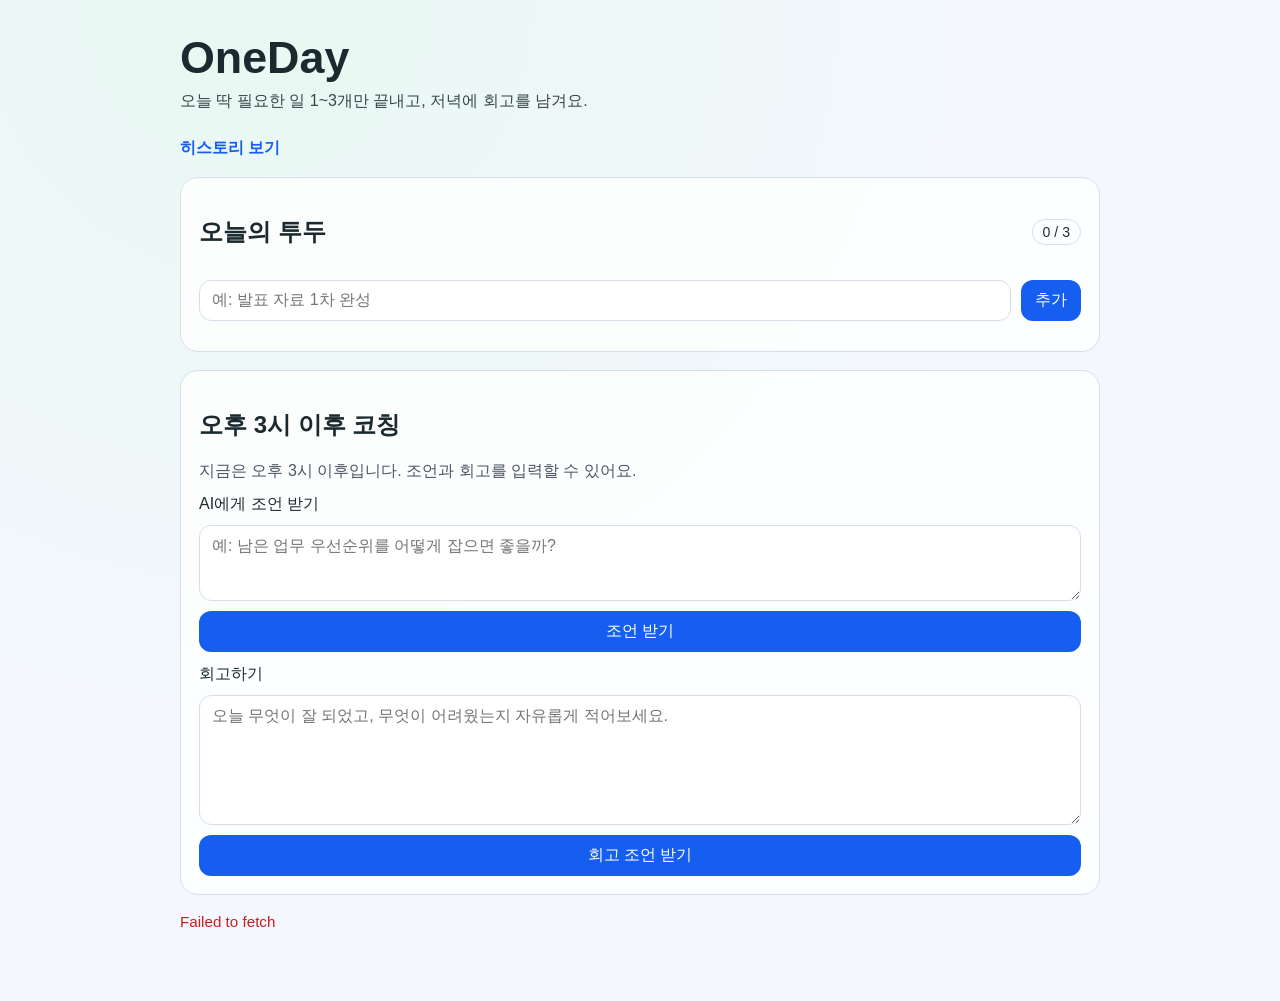
==== static/index.html @ f5808615 "feat: 히스토리 상세페이지 및 상태 아이콘 UI 개선" ====
<!doctype html>
<html lang="ko">
  <head>
    <meta charset="UTF-8" />
    <meta name="viewport" content="width=device-width, initial-scale=1.0" />
    <title>OneDay - 오늘 딱 3개</title>
    <link rel="stylesheet" href="./style.css" />
  </head>
  <body>
    <main class="container">
      <header class="hero">
        <h1>OneDay</h1>
        <p>오늘 딱 필요한 일 1~3개만 끝내고, 저녁에 회고를 남겨요.</p>
        <a class="nav-link" href="./history.html">히스토리 보기</a>
      </header>

      <section id="carryoverCard" class="card" hidden>
        <h2>어제 미완료 항목</h2>
        <p id="carryoverText"></p>
        <ul id="carryoverList" class="todo-list"></ul>
        <div class="action-row">
          <button id="carryoverAddBtn" type="button">
            오늘 할 일에 추가하기
          </button>
          <button id="carryoverSkipBtn" class="secondary" type="button">
            추가 안 하기
          </button>
        </div>
      </section>

      <section class="card">
        <div class="card-head">
          <h2>오늘의 투두</h2>
          <span id="todoCount" class="badge">0 / 3</span>
        </div>

        <form id="todoForm" class="inline-form">
          <input
            id="todoInput"
            type="text"
            maxlength="120"
            placeholder="예: 발표 자료 1차 완성"
            required
          />
          <button type="submit">추가</button>
        </form>

        <ul id="todoList" class="todo-list"></ul>
      </section>

      <section class="card">
        <h2>오후 3시 이후 코칭</h2>
        <p id="timeGateNotice" class="time-note"></p>

        <div id="afternoonPanel" hidden>
          <form id="adviceForm" class="stack-form">
            <label for="adviceInput">AI에게 조언 받기</label>
            <textarea
              id="adviceInput"
              rows="3"
              maxlength="1000"
              placeholder="예: 남은 업무 우선순위를 어떻게 잡으면 좋을까?"
              required
            ></textarea>
            <button type="submit">조언 받기</button>
          </form>

          <div id="adviceResult" class="result" hidden>
            <h3>AI 조언</h3>
            <p id="adviceText"></p>
          </div>

          <form id="retrospectiveForm" class="stack-form">
            <label for="retrospectiveInput">회고하기</label>
            <textarea
              id="retrospectiveInput"
              rows="6"
              maxlength="2000"
              placeholder="오늘 무엇이 잘 되었고, 무엇이 어려웠는지 자유롭게 적어보세요."
              required
            ></textarea>
            <button type="submit">회고 조언 받기</button>
          </form>

          <div id="retrospectiveResult" class="result" hidden>
            <h3>AI 조언</h3>
            <p id="analysisText"></p>
            <h3>응원 메시지</h3>
            <p id="cheerText"></p>
          </div>
        </div>
      </section>

      <p id="notice" class="notice" aria-live="polite"></p>
    </main>

    <script src="./app.js"></script>
  </body>
</html>
---- static/style.css ----
:root {
  --bg-a: #f5f7ff;
  --bg-b: #e8f8f2;
  --ink: #1b2a2f;
  --primary: #155eef;
  --primary-ink: #ffffff;
  --line: #d7dee7;
  --card: #ffffffcc;
  --ok: #0e9f6e;
  --danger: #c81e1e;
}

* {
  box-sizing: border-box;
}

body {
  margin: 0;
  font-family: "Pretendard", "Noto Sans KR", sans-serif;
  color: var(--ink);
  background: radial-gradient(circle at 20% 0%, var(--bg-b), var(--bg-a) 60%);
}

.container {
  width: min(920px, 92vw);
  margin: 32px auto 64px;
  display: grid;
  gap: 18px;
}

.hero h1 {
  margin: 0;
  font-size: clamp(2rem, 4vw, 2.8rem);
}

.hero p {
  margin-top: 8px;
  opacity: 0.86;
}

.nav-link {
  display: inline-block;
  margin-top: 10px;
  color: var(--primary);
  font-weight: 600;
  text-decoration: none;
}

.nav-link:hover {
  text-decoration: underline;
}

.card {
  background: var(--card);
  border: 1px solid var(--line);
  border-radius: 18px;
  padding: 18px;
  backdrop-filter: blur(4px);
}

.card-head {
  display: flex;
  align-items: center;
  justify-content: space-between;
  gap: 12px;
}

.badge {
  border-radius: 999px;
  border: 1px solid var(--line);
  padding: 4px 10px;
  font-size: 0.88rem;
}

.inline-form,
.stack-form {
  display: grid;
  gap: 10px;
  margin-top: 12px;
}

.inline-form {
  grid-template-columns: 1fr auto;
}

input,
textarea,
button {
  font: inherit;
}

input,
textarea {
  width: 100%;
  border: 1px solid var(--line);
  border-radius: 12px;
  padding: 10px 12px;
  background: #ffffff;
}

button {
  border: 0;
  border-radius: 12px;
  padding: 10px 14px;
  background: var(--primary);
  color: var(--primary-ink);
  cursor: pointer;
}

button:hover {
  filter: brightness(0.95);
}

button.secondary {
  border: 1px solid var(--line);
  background: #fff;
  color: var(--ink);
}

.todo-list {
  list-style: none;
  margin: 12px 0 0;
  padding: 0;
  display: grid;
  gap: 8px;
}

.todo-item {
  display: grid;
  grid-template-columns: auto 1fr auto;
  align-items: center;
  gap: 10px;
  border: 1px solid var(--line);
  border-radius: 12px;
  padding: 10px;
  background: #fff;
}

.todo-item.done .todo-text {
  text-decoration: line-through;
  opacity: 0.6;
}

.pill {
  border: 1px solid var(--line);
  border-radius: 999px;
  padding: 4px 8px;
  font-size: 0.78rem;
  background: #fff;
}

.result {
  margin-top: 12px;
  border: 1px solid var(--line);
  border-radius: 12px;
  padding: 12px;
  background: #fff;
}

.action-row {
  display: flex;
  gap: 8px;
  flex-wrap: wrap;
  margin-top: 8px;
}

.time-note {
  margin: 8px 0 0;
  color: #4b5563;
}

.history-top {
  display: grid;
  gap: 8px;
}

.streak-box {
  border: 1px solid var(--line);
  border-radius: 12px;
  padding: 12px;
  background: #fff;
  font-weight: 700;
}

.history-list {
  list-style: none;
  margin: 0;
  padding: 0;
  display: grid;
  gap: 8px;
}

.history-item {
  border: 1px solid var(--line);
  border-radius: 12px;
  padding: 12px;
  background: #fff;
  display: grid;
  gap: 6px;
}

.history-head {
  display: flex;
  align-items: center;
  justify-content: space-between;
  gap: 10px;
}

.history-meta {
  display: grid;
  grid-template-columns: minmax(0, 1fr) minmax(0, 1fr) auto;
  gap: 10px;
  align-items: center;
  font-size: 0.92rem;
  color: #374151;
}

.meta-pill {
  border: 1px solid var(--line);
  border-radius: 999px;
  padding: 6px 10px;
  background: #f9fbff;
  display: inline-flex;
  align-items: center;
  min-height: 34px;
}

.meta-pill.status-done {
  border-color: #b8e6d3;
  background: #ecfdf3;
  color: #0f5132;
}

.meta-pill.status-pending {
  border-color: #f2d7a7;
  background: #fff8eb;
  color: #7a4b00;
}

.detail-link {
  color: var(--primary-ink);
  font-weight: 600;
  text-decoration: none;
  border-radius: 999px;
  background: var(--primary);
  border: 1px solid var(--primary);
  padding: 7px 12px;
  min-height: 34px;
  display: inline-flex;
  align-items: center;
  justify-content: center;
}

.detail-link:hover {
  filter: brightness(0.95);
}

.detail-text {
  white-space: pre-wrap;
  line-height: 1.5;
}

.notice {
  min-height: 24px;
  font-size: 0.95rem;
  margin: 0;
}

.notice.ok {
  color: var(--ok);
}

.notice.error {
  color: var(--danger);
}

@media (max-width: 640px) {
  .inline-form {
    grid-template-columns: 1fr;
  }

  .history-meta {
    grid-template-columns: 1fr;
  }

  .detail-link {
    width: 100%;
  }

  .todo-item {
    grid-template-columns: auto 1fr;
  }

  .todo-item .pill {
    grid-column: 1 / -1;
    justify-self: start;
  }
}
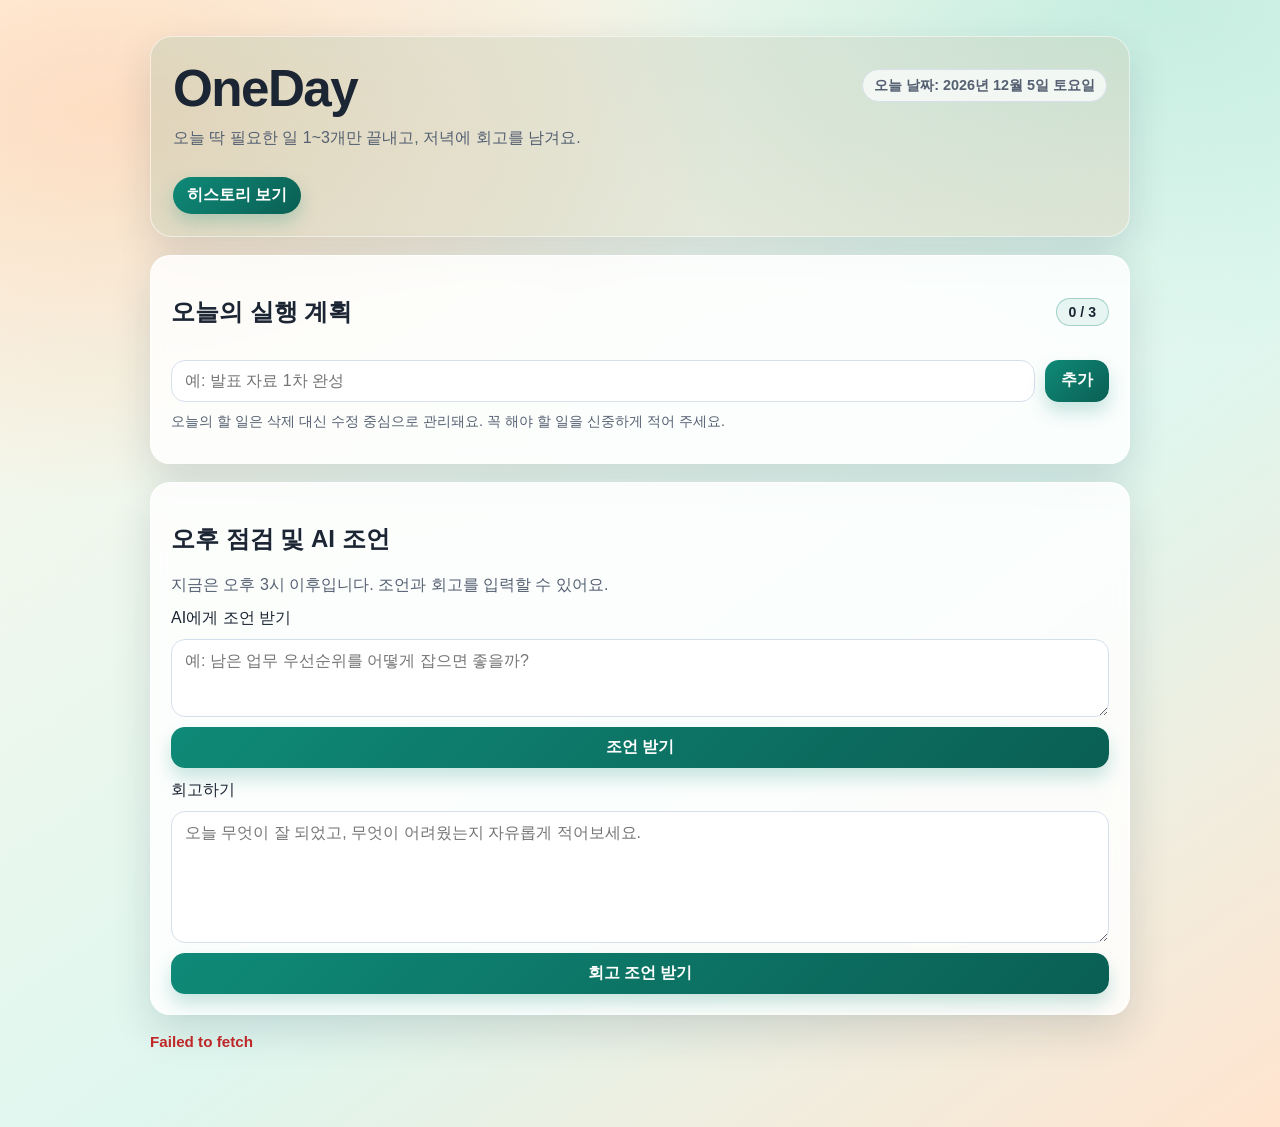
==== commit d67d4b1b: "feat: AI 조언/연속 달성 추천, 투두 수정, 타이틀 통일, 날짜 표시, 리디자인" ====
--- a/static/index.html
+++ b/static/index.html
@@ -3,13 +3,16 @@
   <head>
     <meta charset="UTF-8" />
     <meta name="viewport" content="width=device-width, initial-scale=1.0" />
-    <title>OneDay - 오늘 딱 3개</title>
+    <title>OneDay - 오늘의 실행</title>
     <link rel="stylesheet" href="./style.css" />
   </head>
   <body>
     <main class="container">
       <header class="hero">
-        <h1>OneDay</h1>
+        <div class="hero-top">
+          <h1>OneDay</h1>
+          <p id="todayDate" class="hero-date"></p>
+        </div>
         <p>오늘 딱 필요한 일 1~3개만 끝내고, 저녁에 회고를 남겨요.</p>
         <a class="nav-link" href="./history.html">히스토리 보기</a>
       </header>
@@ -30,7 +33,7 @@
 
       <section class="card">
         <div class="card-head">
-          <h2>오늘의 투두</h2>
+          <h2>오늘의 실행 계획</h2>
           <span id="todoCount" class="badge">0 / 3</span>
         </div>
 
@@ -44,12 +47,16 @@
           />
           <button type="submit">추가</button>
         </form>
+        <p class="form-hint">
+          오늘의 할 일은 삭제 대신 수정 중심으로 관리돼요. 꼭 해야 할 일을
+          신중하게 적어 주세요.
+        </p>
 
         <ul id="todoList" class="todo-list"></ul>
       </section>
 
       <section class="card">
-        <h2>오후 3시 이후 코칭</h2>
+        <h2>오후 점검 및 AI 조언</h2>
         <p id="timeGateNotice" class="time-note"></p>
 
         <div id="afternoonPanel" hidden>
--- a/static/style.css
+++ b/static/style.css
@@ -1,13 +1,18 @@
 :root {
-  --bg-a: #f5f7ff;
-  --bg-b: #e8f8f2;
-  --ink: #1b2a2f;
-  --primary: #155eef;
-  --primary-ink: #ffffff;
-  --line: #d7dee7;
-  --card: #ffffffcc;
-  --ok: #0e9f6e;
-  --danger: #c81e1e;
+  --bg-a: #fff7ea;
+  --bg-b: #dff7ef;
+  --bg-c: #ffe4cf;
+  --ink: #1c2533;
+  --muted: #556072;
+  --line: #d6dfeb;
+  --card: rgba(255, 255, 255, 0.84);
+  --brand: #0f8a78;
+  --brand-dark: #0a5f53;
+  --brand-ink: #ffffff;
+  --accent: #ff7a45;
+  --ok: #0f8a4b;
+  --danger: #c62828;
+  --shadow: 0 16px 40px rgba(22, 39, 63, 0.14);
 }
 
 * {
@@ -16,46 +21,122 @@
 
 body {
   margin: 0;
-  font-family: "Pretendard", "Noto Sans KR", sans-serif;
+  min-height: 100vh;
+  font-family: "SUIT", "Pretendard", "Noto Sans KR", sans-serif;
   color: var(--ink);
-  background: radial-gradient(circle at 20% 0%, var(--bg-b), var(--bg-a) 60%);
+  background:
+    radial-gradient(
+      70% 50% at 8% 10%,
+      rgba(255, 201, 160, 0.55),
+      transparent 70%
+    ),
+    radial-gradient(
+      65% 45% at 90% 0%,
+      rgba(167, 230, 214, 0.55),
+      transparent 70%
+    ),
+    linear-gradient(145deg, var(--bg-a), var(--bg-b) 60%, var(--bg-c));
+}
+
+body::before {
+  content: "";
+  position: fixed;
+  inset: 0;
+  pointer-events: none;
+  background-image:
+    linear-gradient(rgba(255, 255, 255, 0.18) 1px, transparent 1px),
+    linear-gradient(90deg, rgba(255, 255, 255, 0.18) 1px, transparent 1px);
+  background-size: 24px 24px;
+  opacity: 0.3;
 }
 
 .container {
-  width: min(920px, 92vw);
-  margin: 32px auto 64px;
+  position: relative;
+  z-index: 1;
+  width: min(980px, 92vw);
+  margin: 36px auto 70px;
   display: grid;
   gap: 18px;
+}
+
+.hero {
+  background: linear-gradient(
+    135deg,
+    rgba(15, 138, 120, 0.12),
+    rgba(255, 122, 69, 0.12)
+  );
+  border: 1px solid rgba(255, 255, 255, 0.56);
+  border-radius: 22px;
+  padding: 22px;
+  box-shadow: var(--shadow);
+  animation: lift-in 0.45s ease-out both;
 }
 
 .hero h1 {
   margin: 0;
-  font-size: clamp(2rem, 4vw, 2.8rem);
+  font-size: clamp(2.1rem, 4.4vw, 3.2rem);
+  letter-spacing: -0.03em;
+}
+
+.hero-top {
+  display: flex;
+  align-items: flex-start;
+  justify-content: space-between;
+  gap: 12px;
+  flex-wrap: wrap;
 }
 
 .hero p {
-  margin-top: 8px;
-  opacity: 0.86;
+  margin-top: 10px;
+  color: var(--muted);
+}
+
+.hero-date {
+  margin: 0;
+  font-size: 0.9rem;
+  color: var(--muted);
+  font-weight: 600;
+  background: rgba(255, 255, 255, 0.72);
+  border: 1px solid var(--line);
+  border-radius: 999px;
+  padding: 6px 11px;
+  box-shadow: none;
 }
 
 .nav-link {
-  display: inline-block;
-  margin-top: 10px;
-  color: var(--primary);
-  font-weight: 600;
+  display: inline-flex;
+  align-items: center;
+  margin-top: 12px;
+  border-radius: 999px;
+  padding: 8px 14px;
+  color: var(--brand-ink);
+  background: linear-gradient(135deg, var(--brand), var(--brand-dark));
   text-decoration: none;
+  font-weight: 700;
+  box-shadow: 0 8px 18px rgba(15, 138, 120, 0.25);
 }
 
 .nav-link:hover {
-  text-decoration: underline;
+  transform: translateY(-1px);
+  filter: brightness(0.98);
 }
 
 .card {
   background: var(--card);
-  border: 1px solid var(--line);
-  border-radius: 18px;
-  padding: 18px;
-  backdrop-filter: blur(4px);
+  border: 1px solid rgba(255, 255, 255, 0.75);
+  border-radius: 20px;
+  padding: 20px;
+  backdrop-filter: blur(8px);
+  box-shadow: var(--shadow);
+  animation: lift-in 0.55s ease-out both;
+}
+
+.card:nth-of-type(2) {
+  animation-delay: 0.05s;
+}
+
+.card:nth-of-type(3) {
+  animation-delay: 0.1s;
 }
 
 .card-head {
@@ -67,9 +148,11 @@
 
 .badge {
   border-radius: 999px;
-  border: 1px solid var(--line);
-  padding: 4px 10px;
+  border: 1px solid rgba(15, 138, 120, 0.32);
+  padding: 5px 12px;
   font-size: 0.88rem;
+  background: rgba(15, 138, 120, 0.08);
+  font-weight: 700;
 }
 
 .inline-form,
@@ -81,6 +164,12 @@
 
 .inline-form {
   grid-template-columns: 1fr auto;
+}
+
+.form-hint {
+  margin: 10px 0 0;
+  color: var(--muted);
+  font-size: 0.9rem;
 }
 
 input,
@@ -93,28 +182,41 @@
 textarea {
   width: 100%;
   border: 1px solid var(--line);
-  border-radius: 12px;
-  padding: 10px 12px;
+  border-radius: 14px;
+  padding: 11px 13px;
   background: #ffffff;
+  transition:
+    box-shadow 0.15s ease,
+    border-color 0.15s ease;
+}
+
+input:focus,
+textarea:focus {
+  border-color: var(--brand);
+  box-shadow: 0 0 0 4px rgba(15, 138, 120, 0.12);
+  outline: none;
 }
 
 button {
   border: 0;
-  border-radius: 12px;
-  padding: 10px 14px;
-  background: var(--primary);
-  color: var(--primary-ink);
+  border-radius: 14px;
+  padding: 10px 16px;
+  background: linear-gradient(135deg, var(--brand), var(--brand-dark));
+  color: var(--brand-ink);
+  font-weight: 700;
   cursor: pointer;
+  box-shadow: 0 10px 18px rgba(15, 138, 120, 0.22);
 }
 
 button:hover {
-  filter: brightness(0.95);
+  transform: translateY(-1px);
 }
 
 button.secondary {
   border: 1px solid var(--line);
   background: #fff;
   color: var(--ink);
+  box-shadow: none;
 }
 
 .todo-list {
@@ -122,38 +224,48 @@
   margin: 12px 0 0;
   padding: 0;
   display: grid;
-  gap: 8px;
+  gap: 10px;
 }
 
 .todo-item {
   display: grid;
-  grid-template-columns: auto 1fr auto;
-  align-items: center;
-  gap: 10px;
+  grid-template-columns: auto 1fr auto auto;
+  align-items: center;
+  gap: 10px;
+  border: 1px solid rgba(15, 138, 120, 0.18);
+  border-radius: 14px;
+  padding: 11px;
+  background: #fff;
+}
+
+.todo-edit-btn {
   border: 1px solid var(--line);
-  border-radius: 12px;
-  padding: 10px;
   background: #fff;
+  color: var(--ink);
+  box-shadow: none;
+  padding: 6px 10px;
+  border-radius: 10px;
 }
 
 .todo-item.done .todo-text {
   text-decoration: line-through;
-  opacity: 0.6;
+  opacity: 0.62;
 }
 
 .pill {
-  border: 1px solid var(--line);
-  border-radius: 999px;
-  padding: 4px 8px;
+  border: 1px solid rgba(255, 122, 69, 0.35);
+  border-radius: 999px;
+  padding: 4px 9px;
   font-size: 0.78rem;
-  background: #fff;
+  background: rgba(255, 122, 69, 0.09);
+  font-weight: 700;
 }
 
 .result {
   margin-top: 12px;
-  border: 1px solid var(--line);
-  border-radius: 12px;
-  padding: 12px;
+  border: 1px solid rgba(15, 138, 120, 0.2);
+  border-radius: 14px;
+  padding: 14px;
   background: #fff;
 }
 
@@ -166,7 +278,7 @@
 
 .time-note {
   margin: 8px 0 0;
-  color: #4b5563;
+  color: var(--muted);
 }
 
 .history-top {
@@ -175,11 +287,11 @@
 }
 
 .streak-box {
-  border: 1px solid var(--line);
-  border-radius: 12px;
-  padding: 12px;
-  background: #fff;
-  font-weight: 700;
+  border: 1px dashed rgba(255, 122, 69, 0.45);
+  border-radius: 14px;
+  padding: 13px;
+  background: rgba(255, 255, 255, 0.76);
+  font-weight: 800;
 }
 
 .history-list {
@@ -187,16 +299,16 @@
   margin: 0;
   padding: 0;
   display: grid;
-  gap: 8px;
+  gap: 10px;
 }
 
 .history-item {
-  border: 1px solid var(--line);
-  border-radius: 12px;
+  border: 1px solid rgba(15, 138, 120, 0.18);
+  border-radius: 14px;
   padding: 12px;
   background: #fff;
   display: grid;
-  gap: 6px;
+  gap: 8px;
 }
 
 .history-head {
@@ -223,6 +335,7 @@
   display: inline-flex;
   align-items: center;
   min-height: 34px;
+  font-weight: 700;
 }
 
 .meta-pill.status-done {
@@ -238,12 +351,12 @@
 }
 
 .detail-link {
-  color: var(--primary-ink);
-  font-weight: 600;
+  color: var(--brand-ink);
+  font-weight: 700;
   text-decoration: none;
   border-radius: 999px;
-  background: var(--primary);
-  border: 1px solid var(--primary);
+  background: linear-gradient(135deg, var(--accent), #f15a24);
+  border: 1px solid #f15a24;
   padding: 7px 12px;
   min-height: 34px;
   display: inline-flex;
@@ -252,18 +365,19 @@
 }
 
 .detail-link:hover {
-  filter: brightness(0.95);
+  filter: brightness(0.96);
 }
 
 .detail-text {
   white-space: pre-wrap;
-  line-height: 1.5;
+  line-height: 1.56;
 }
 
 .notice {
   min-height: 24px;
   font-size: 0.95rem;
   margin: 0;
+  font-weight: 700;
 }
 
 .notice.ok {
@@ -274,7 +388,27 @@
   color: var(--danger);
 }
 
-@media (max-width: 640px) {
+@keyframes lift-in {
+  from {
+    opacity: 0;
+    transform: translateY(10px);
+  }
+  to {
+    opacity: 1;
+    transform: translateY(0);
+  }
+}
+
+@media (max-width: 760px) {
+  .container {
+    margin: 22px auto 52px;
+  }
+
+  .hero-top {
+    flex-direction: column;
+    align-items: flex-start;
+  }
+
   .inline-form {
     grid-template-columns: 1fr;
   }
@@ -295,4 +429,9 @@
     grid-column: 1 / -1;
     justify-self: start;
   }
-}
+
+  .todo-edit-btn {
+    grid-column: 1 / -1;
+    justify-self: start;
+  }
+}
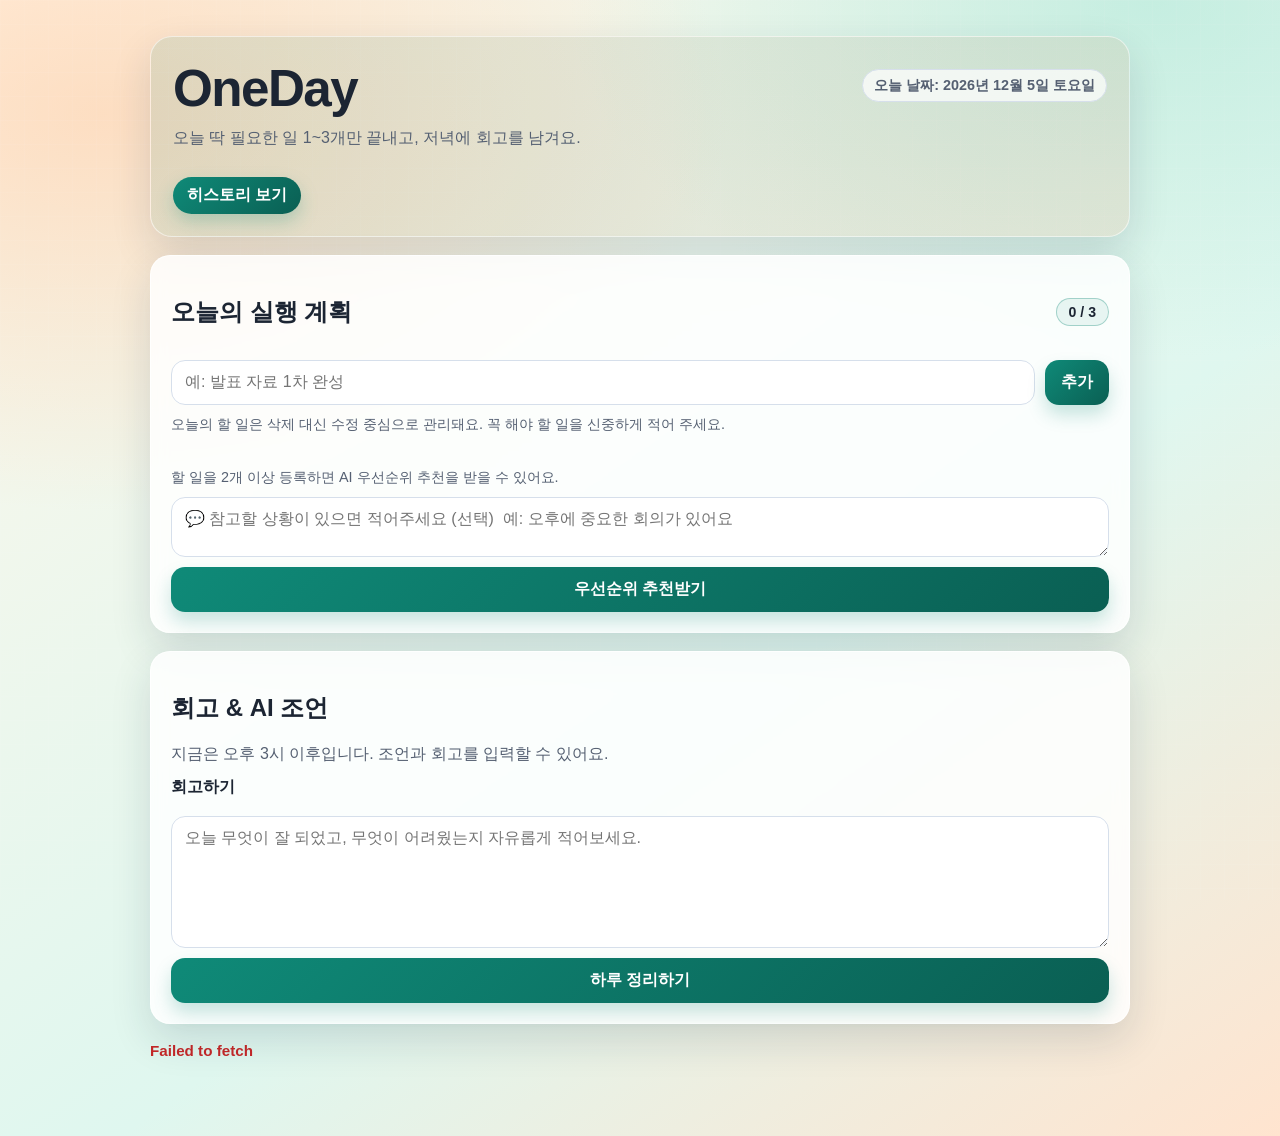
==== commit ab83283d: "feat: 투두 수정 모달 구현 및 UI 개선 완료 - 투두 항목 수정 기능 구현 (window.prompt 대신 모달 UI 사용) - 버튼 워딩 변경: '회고 조언 받기' → '" ====
--- a/static/index.html
+++ b/static/index.html
@@ -53,30 +53,34 @@
         </p>
 
         <ul id="todoList" class="todo-list"></ul>
+
+        <!-- 우선순위 추천: 시간 제한 없이 투두 2개 이상이면 활성화됩니다. -->
+        <form id="adviceForm" class="stack-form">
+          <p id="adviceHint" class="form-hint">
+            할 일을 2개 이상 등록하면 AI 우선순위 추천을 받을 수 있어요.
+          </p>
+          <textarea
+            id="adviceInput"
+            rows="2"
+            maxlength="200"
+            placeholder="💬 참고할 상황이 있으면 적어주세요 (선택)  예: 오후에 중요한 회의가 있어요"
+          ></textarea>
+          <button type="submit" id="adviceSubmitBtn" disabled>
+            우선순위 추천받기
+          </button>
+        </form>
+
+        <div id="adviceResult" class="result" hidden>
+          <h3>AI 우선순위 추천</h3>
+          <p id="adviceText"></p>
+        </div>
       </section>
 
       <section class="card">
-        <h2>오후 점검 및 AI 조언</h2>
+        <h2>회고 & AI 조언</h2>
         <p id="timeGateNotice" class="time-note"></p>
 
         <div id="afternoonPanel" hidden>
-          <form id="adviceForm" class="stack-form">
-            <label for="adviceInput">AI에게 조언 받기</label>
-            <textarea
-              id="adviceInput"
-              rows="3"
-              maxlength="1000"
-              placeholder="예: 남은 업무 우선순위를 어떻게 잡으면 좋을까?"
-              required
-            ></textarea>
-            <button type="submit">조언 받기</button>
-          </form>
-
-          <div id="adviceResult" class="result" hidden>
-            <h3>AI 조언</h3>
-            <p id="adviceText"></p>
-          </div>
-
           <form id="retrospectiveForm" class="stack-form">
             <label for="retrospectiveInput">회고하기</label>
             <textarea
@@ -86,7 +90,7 @@
               placeholder="오늘 무엇이 잘 되었고, 무엇이 어려웠는지 자유롭게 적어보세요."
               required
             ></textarea>
-            <button type="submit">회고 조언 받기</button>
+            <button type="submit">하루 정리하기</button>
           </form>
 
           <div id="retrospectiveResult" class="result" hidden>
@@ -99,6 +103,23 @@
       </section>
 
       <p id="notice" class="notice" aria-live="polite"></p>
+
+      <!-- 투두 수정 모달 -->
+      <div id="editModal" class="modal" hidden>
+        <div class="modal-content">
+          <h3>할 일 수정</h3>
+          <input
+            id="editInput"
+            type="text"
+            maxlength="120"
+            placeholder="수정할 내용을 입력해 주세요"
+          />
+          <div class="modal-actions">
+            <button id="editConfirmBtn" type="button">수정</button>
+            <button id="editCancelBtn" type="button" class="secondary">취소</button>
+          </div>
+        </div>
+      </div>
     </main>
 
     <script src="./app.js"></script>
--- a/static/style.css
+++ b/static/style.css
@@ -172,6 +172,14 @@
   font-size: 0.9rem;
 }
 
+label {
+  display: block;
+  margin: 0 0 8px 0;
+  font-size: 1rem;
+  font-weight: 700;
+  color: var(--ink);
+}
+
 input,
 textarea,
 button {
@@ -200,12 +208,18 @@
 button {
   border: 0;
   border-radius: 14px;
-  padding: 10px 16px;
+  padding: 12px 16px;
   background: linear-gradient(135deg, var(--brand), var(--brand-dark));
   color: var(--brand-ink);
   font-weight: 700;
+  font-size: 1rem;
   cursor: pointer;
   box-shadow: 0 10px 18px rgba(15, 138, 120, 0.22);
+  height: auto;
+  min-height: 44px;
+  display: flex;
+  align-items: center;
+  justify-content: center;
 }
 
 button:hover {
@@ -435,3 +449,49 @@
     justify-self: start;
   }
 }
+
+/* 투두 수정 모달 */
+.modal {
+  position: fixed;
+  inset: 0;
+  background: rgba(28, 37, 51, 0.5);
+  display: flex;
+  align-items: center;
+  justify-content: center;
+  z-index: 1000;
+  backdrop-filter: blur(2px);
+}
+
+.modal[hidden] {
+  display: none;
+}
+
+.modal-content {
+  background: var(--card);
+  border: 1px solid rgba(255, 255, 255, 0.75);
+  border-radius: 20px;
+  padding: 24px;
+  width: min(90vw, 400px);
+  box-shadow: var(--shadow);
+}
+
+.modal-content h3 {
+  margin: 0 0 16px 0;
+  font-size: 1.1rem;
+  color: var(--ink);
+}
+
+.modal-content input {
+  width: 100%;
+  margin-bottom: 16px;
+}
+
+.modal-actions {
+  display: flex;
+  gap: 10px;
+  justify-content: flex-end;
+}
+
+.modal-actions button {
+  flex: 0 1 auto;
+}
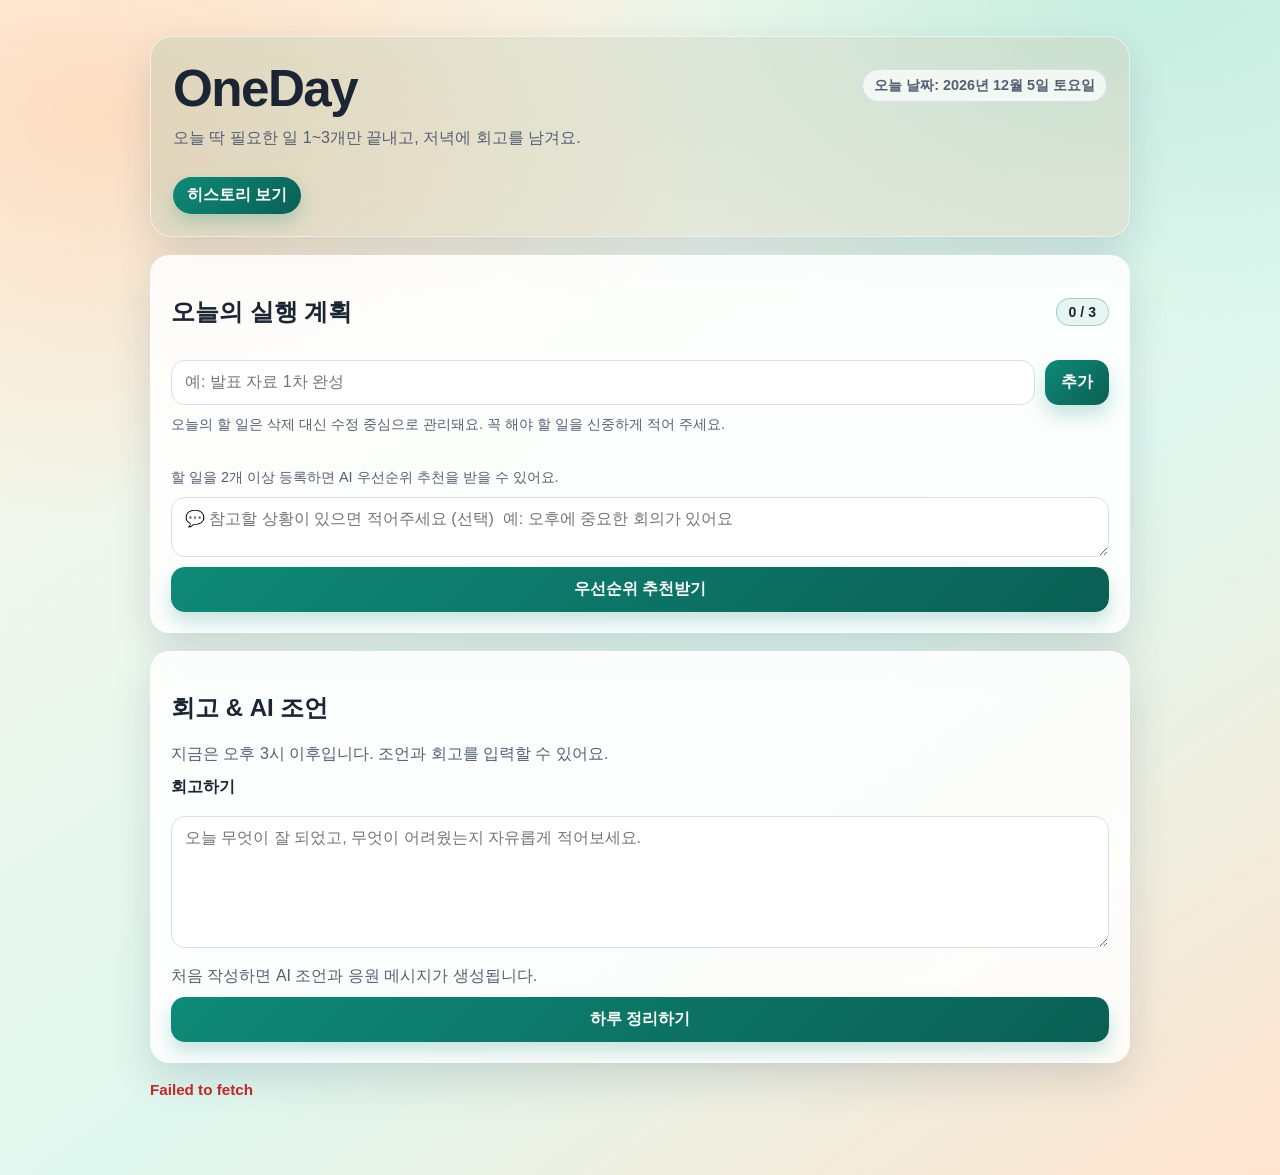
==== commit 3694117b: "feat: 회고 UX 개선 및 빈 상태 UI 강화 - 회고 저장/수정 모드 분리 및 AI 재분석 버튼 추가 - 회고 입력 비어있을 때 저장 버튼 비활성화 - 저장 전 확인 모달(예" ====
--- a/static/index.html
+++ b/static/index.html
@@ -51,6 +51,10 @@
           오늘의 할 일은 삭제 대신 수정 중심으로 관리돼요. 꼭 해야 할 일을
           신중하게 적어 주세요.
         </p>
+        <div id="todoEmptyHint" class="empty-state" hidden>
+          <strong>아직 오늘의 투두가 비어 있어요</strong>
+          <p>오늘 꼭 끝내고 싶은 가장 중요한 할 일 1개부터 적어보세요.</p>
+        </div>
 
         <ul id="todoList" class="todo-list"></ul>
 
@@ -90,7 +94,10 @@
               placeholder="오늘 무엇이 잘 되었고, 무엇이 어려웠는지 자유롭게 적어보세요."
               required
             ></textarea>
-            <button type="submit">하루 정리하기</button>
+            <p id="retrospectiveModeHint" class="time-note">
+              처음 작성하면 AI 조언과 응원 메시지가 생성됩니다.
+            </p>
+            <button type="submit" disabled>하루 정리하기</button>
           </form>
 
           <div id="retrospectiveResult" class="result" hidden>
@@ -98,6 +105,11 @@
             <p id="analysisText"></p>
             <h3>응원 메시지</h3>
             <p id="cheerText"></p>
+            <div class="action-row">
+              <button id="reanalyzeBtn" type="button" class="secondary">
+                AI 다시 분석하기
+              </button>
+            </div>
           </div>
         </div>
       </section>
@@ -120,6 +132,22 @@
           </div>
         </div>
       </div>
+
+      <!-- 회고 저장 확인 모달 -->
+      <div id="retrospectiveConfirmModal" class="modal" hidden>
+        <div class="modal-content">
+          <h3>저장 확인</h3>
+          <p id="retrospectiveConfirmText" class="time-note">
+            입력한 내용으로 하루 정리를 마무리할까요?
+          </p>
+          <div class="modal-actions">
+            <button id="retrospectiveConfirmYes" type="button">예</button>
+            <button id="retrospectiveConfirmNo" type="button" class="secondary">
+              아니요
+            </button>
+          </div>
+        </div>
+      </div>
     </main>
 
     <script src="./app.js"></script>
--- a/static/style.css
+++ b/static/style.css
@@ -295,6 +295,35 @@
   color: var(--muted);
 }
 
+.empty-state {
+  margin: 18px 0 14px;
+  border: 1px dashed rgba(15, 138, 120, 0.55);
+  border-radius: 16px;
+  padding: 20px 18px;
+  background: linear-gradient(
+    180deg,
+    rgba(15, 138, 120, 0.06),
+    rgba(15, 138, 120, 0.03)
+  );
+  text-align: center;
+  box-shadow: 0 6px 14px rgba(22, 39, 63, 0.08);
+}
+
+.empty-state strong {
+  display: block;
+  font-size: 1.05rem;
+  font-weight: 800;
+  letter-spacing: -0.01em;
+  color: var(--ink);
+}
+
+.empty-state p {
+  margin: 8px 0 0;
+  color: var(--muted);
+  font-size: 0.93rem;
+  line-height: 1.5;
+}
+
 .history-top {
   display: grid;
   gap: 8px;
@@ -323,6 +352,50 @@
   background: #fff;
   display: grid;
   gap: 8px;
+}
+
+.history-empty {
+  padding: 20px 16px;
+  text-align: center;
+  justify-items: center;
+  gap: 10px;
+  border-style: dashed;
+  background: linear-gradient(
+    180deg,
+    rgba(15, 138, 120, 0.05),
+    rgba(15, 138, 120, 0.02)
+  );
+}
+
+.history-empty-icon {
+  width: 44px;
+  height: 44px;
+  border-radius: 999px;
+  display: inline-flex;
+  align-items: center;
+  justify-content: center;
+  background: rgba(15, 138, 120, 0.12);
+  border: 1px solid rgba(15, 138, 120, 0.2);
+  font-size: 1.2rem;
+}
+
+.history-empty-cta {
+  color: var(--brand-ink);
+  font-weight: 700;
+  text-decoration: none;
+  border-radius: 999px;
+  background: linear-gradient(135deg, var(--brand), var(--brand-dark));
+  border: 1px solid var(--brand-dark);
+  padding: 8px 14px;
+  min-height: 36px;
+  display: inline-flex;
+  align-items: center;
+  justify-content: center;
+  box-shadow: 0 8px 16px rgba(15, 138, 120, 0.2);
+}
+
+.history-empty-cta:hover {
+  filter: brightness(0.97);
 }
 
 .history-head {
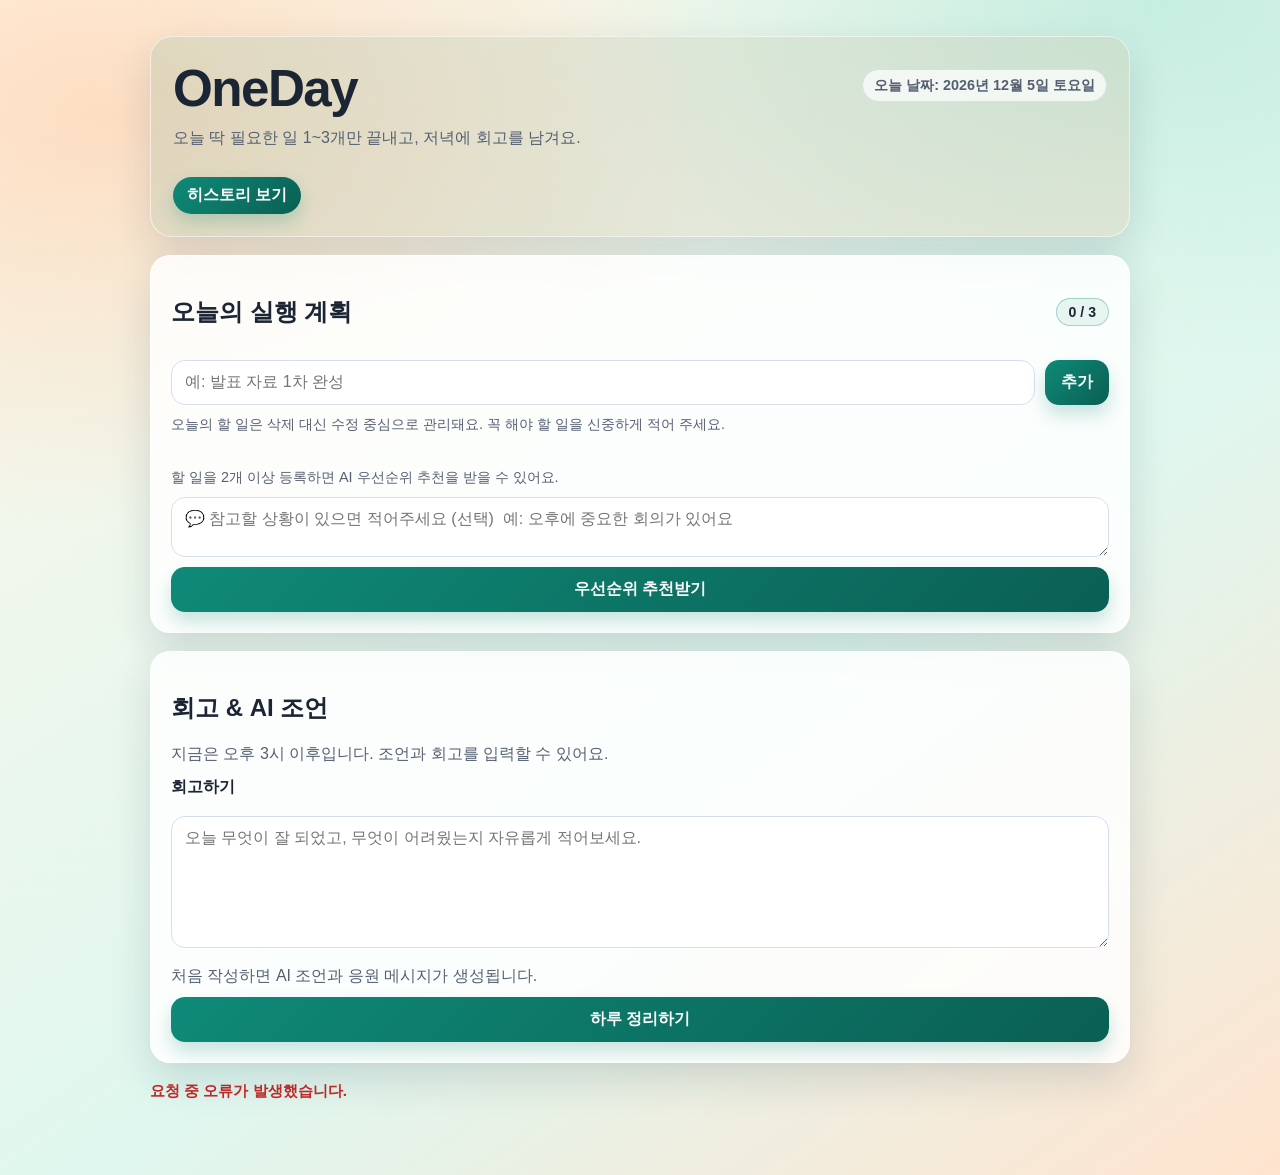
==== commit 1999060d: "feat: 배포 사전 세팅 및 보안 강화 - 환경변수 기반 시간게이트/CORS/포트 설정으로 배포 유연성 개선 - 프론트 API 주소/시간게이트 URL 파라미터로 빠른 전환 가능 " ====
--- a/static/index.html
+++ b/static/index.html
@@ -4,7 +4,7 @@
     <meta charset="UTF-8" />
     <meta name="viewport" content="width=device-width, initial-scale=1.0" />
     <title>OneDay - 오늘의 실행</title>
-    <link rel="stylesheet" href="./style.css" />
+    <link rel="stylesheet" href="./style.css?v=2" />
   </head>
   <body>
     <main class="container">
@@ -74,9 +74,23 @@
           </button>
         </form>
 
+        <div id="adviceSkeleton" class="result skeleton-box" hidden>
+          <div class="skeleton-line w80"></div>
+          <div class="skeleton-line w95"></div>
+          <div class="skeleton-line w70"></div>
+        </div>
+
         <div id="adviceResult" class="result" hidden>
           <h3>AI 우선순위 추천</h3>
           <p id="adviceText"></p>
+          <p class="time-note">
+            AI 응답은 부정확할 수 있어요. 중요한 결정 전에는 직접 한 번 더 확인해 주세요.
+          </p>
+          <div class="action-row">
+            <button id="adviceRetryBtn" type="button" class="secondary" hidden>
+              다시 시도
+            </button>
+          </div>
         </div>
       </section>
 
@@ -100,14 +114,31 @@
             <button type="submit" disabled>하루 정리하기</button>
           </form>
 
+          <div id="retrospectiveSkeleton" class="result skeleton-box" hidden>
+            <div class="skeleton-line w75"></div>
+            <div class="skeleton-line w92"></div>
+            <div class="skeleton-line w88"></div>
+          </div>
+
           <div id="retrospectiveResult" class="result" hidden>
             <h3>AI 조언</h3>
             <p id="analysisText"></p>
             <h3>응원 메시지</h3>
             <p id="cheerText"></p>
+            <p class="time-note">
+              AI 조언은 참고용이며, 사실과 다를 수 있습니다.
+            </p>
             <div class="action-row">
               <button id="reanalyzeBtn" type="button" class="secondary">
                 AI 다시 분석하기
+              </button>
+              <button
+                id="retrospectiveRetryBtn"
+                type="button"
+                class="secondary"
+                hidden
+              >
+                다시 시도
               </button>
             </div>
           </div>
@@ -150,6 +181,6 @@
       </div>
     </main>
 
-    <script src="./app.js"></script>
+    <script src="./app.js?v=8"></script>
   </body>
 </html>
--- a/static/style.css
+++ b/static/style.css
@@ -17,6 +17,10 @@
 
 * {
   box-sizing: border-box;
+}
+
+[hidden] {
+  display: none !important;
 }
 
 body {
@@ -233,6 +237,22 @@
   box-shadow: none;
 }
 
+button.is-loading {
+  opacity: 0.88;
+  cursor: progress;
+}
+
+button.is-loading::after {
+  content: "";
+  width: 14px;
+  height: 14px;
+  border-radius: 999px;
+  border: 2px solid rgba(255, 255, 255, 0.45);
+  border-top-color: #fff;
+  margin-left: 8px;
+  animation: spin 0.9s linear infinite;
+}
+
 .todo-list {
   list-style: none;
   margin: 12px 0 0;
@@ -243,7 +263,7 @@
 
 .todo-item {
   display: grid;
-  grid-template-columns: auto 1fr auto auto;
+  grid-template-columns: auto auto 1fr auto auto;
   align-items: center;
   gap: 10px;
   border: 1px solid rgba(15, 138, 120, 0.18);
@@ -266,6 +286,37 @@
   opacity: 0.62;
 }
 
+.priority-inline {
+  display: inline-flex;
+  align-items: center;
+  gap: 6px;
+}
+
+.priority-label {
+  font-size: 0.82rem;
+  font-weight: 700;
+  color: var(--muted);
+}
+
+.todo-priority-select {
+  width: 68px;
+  border: 1px solid var(--line);
+  border-radius: 10px;
+  padding: 6px 8px;
+  background: #fff;
+  color: var(--ink);
+}
+
+.priority-fixed {
+  border: 1px solid rgba(15, 138, 120, 0.35);
+  border-radius: 999px;
+  padding: 4px 10px;
+  font-size: 0.8rem;
+  font-weight: 700;
+  background: rgba(15, 138, 120, 0.1);
+  color: var(--brand-dark);
+}
+
 .pill {
   border: 1px solid rgba(255, 122, 69, 0.35);
   border-radius: 999px;
@@ -281,6 +332,48 @@
   border-radius: 14px;
   padding: 14px;
   background: #fff;
+}
+
+.skeleton-box {
+  display: grid;
+  gap: 10px;
+}
+
+.skeleton-line {
+  height: 12px;
+  border-radius: 999px;
+  background: linear-gradient(
+    90deg,
+    rgba(220, 227, 238, 0.75),
+    rgba(245, 248, 252, 0.95),
+    rgba(220, 227, 238, 0.75)
+  );
+  background-size: 220% 100%;
+  animation: shimmer 1.2s linear infinite;
+}
+
+.skeleton-line.w95 {
+  width: 95%;
+}
+
+.skeleton-line.w92 {
+  width: 92%;
+}
+
+.skeleton-line.w88 {
+  width: 88%;
+}
+
+.skeleton-line.w80 {
+  width: 80%;
+}
+
+.skeleton-line.w75 {
+  width: 75%;
+}
+
+.skeleton-line.w70 {
+  width: 70%;
 }
 
 .action-row {
@@ -486,6 +579,21 @@
   }
 }
 
+@keyframes shimmer {
+  0% {
+    background-position: 100% 0;
+  }
+  100% {
+    background-position: -100% 0;
+  }
+}
+
+@keyframes spin {
+  to {
+    transform: rotate(360deg);
+  }
+}
+
 @media (max-width: 760px) {
   .container {
     margin: 22px auto 52px;
@@ -513,6 +621,11 @@
   }
 
   .todo-item .pill {
+    grid-column: 1 / -1;
+    justify-self: start;
+  }
+
+  .todo-item .priority-inline {
     grid-column: 1 / -1;
     justify-self: start;
   }
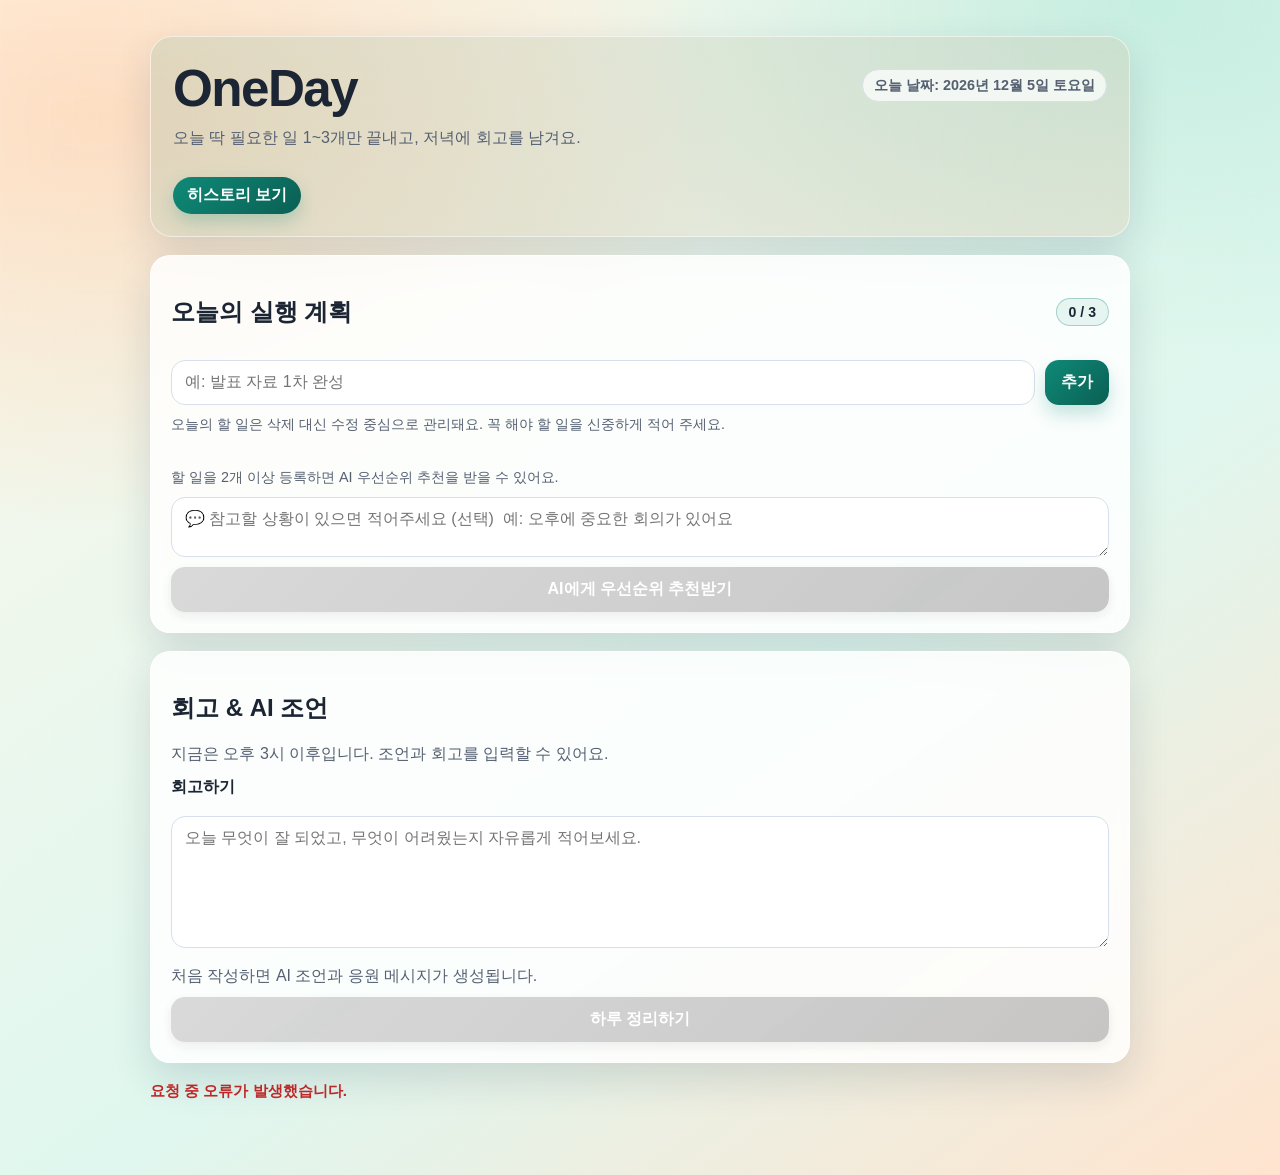
==== commit f26d9f95: "feat: AI 우선순위 추천 버튼 텍스트 명확화 - '우선순위 추천받기' → 'AI에게 우선순위 추천받기'로 변경 - 사용자가 AI 기능임을 명확히 인지할 수 있도록 개선" ====
--- a/static/index.html
+++ b/static/index.html
@@ -70,7 +70,7 @@
             placeholder="💬 참고할 상황이 있으면 적어주세요 (선택)  예: 오후에 중요한 회의가 있어요"
           ></textarea>
           <button type="submit" id="adviceSubmitBtn" disabled>
-            우선순위 추천받기
+            AI에게 우선순위 추천받기
           </button>
         </form>
 
--- a/static/style.css
+++ b/static/style.css
@@ -230,6 +230,19 @@
   transform: translateY(-1px);
 }
 
+button:disabled {
+  background: linear-gradient(135deg, #c5c5c5, #a8a8a8);
+  color: #ffffff;
+  cursor: not-allowed;
+  box-shadow: 0 4px 12px rgba(0, 0, 0, 0.1);
+  transform: none;
+  opacity: 0.65;
+}
+
+button:disabled:hover {
+  transform: none;
+}
+
 button.secondary {
   border: 1px solid var(--line);
   background: #fff;
